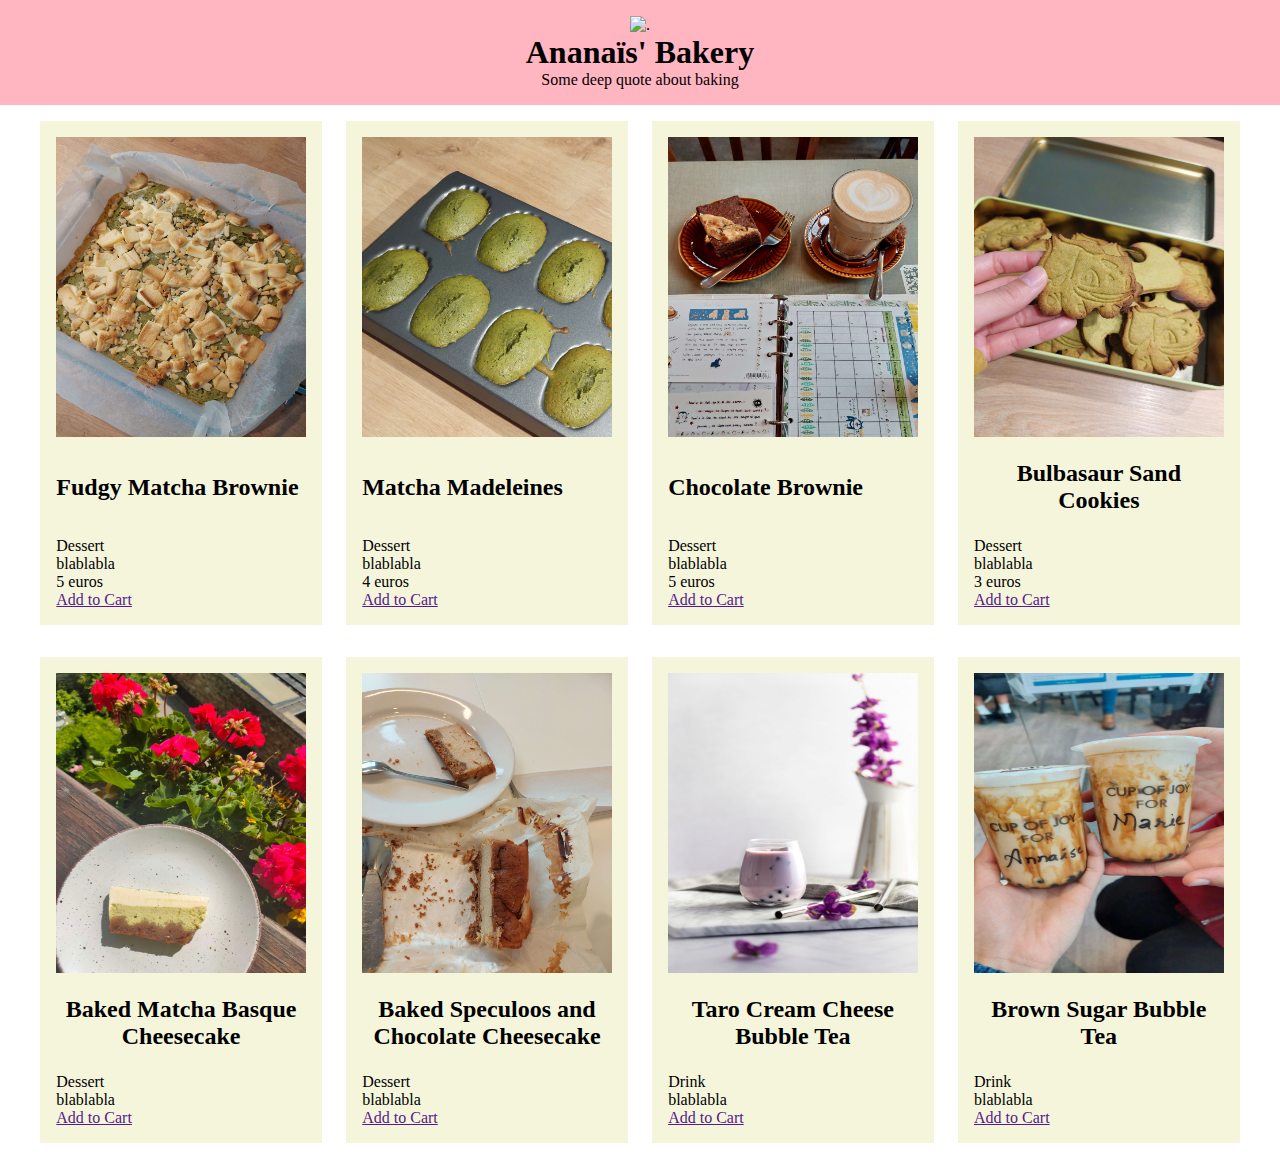
==== Dark Kitchen/index.html @ 78ad3656 "Add img" ====
<!DOCTYPE html>
<html lang="en">
<head>
    <meta charset="UTF-8">
    <meta name="viewport" content="width=device-width, initial-scale=1.0">
    <link rel="stylesheet" href="style.css">
    <title>Dark Kitchen</title>
</head>
<body>
<!-- Header -->
<header>
    <img src="#" alt=".">
    <h1>Ananaïs' Bakery</h1>
    <span>Some deep quote about baking</span>
</header>

<!-- First Row -->
<main>
<section class="row">
    <!-- 1st Card -->
    <div class="card">
        <img src="./product_img/matcha_brownies.jpg" alt="something something">
        <h2>Product Name</h2>
        <p class="product-tags">Product Tags</p>
        <p class="product-description">Lorem ipsum dolor, sit amet consectetur adipisicing elit. Error doloribus ad perspiciatis et. Ab laboriosam voluptate sed itaque, quod debitis asperiores voluptatum accusamus eligendi odio. Praesentium id laboriosam debitis repellat!</p>
        <p class="product-price">4 euros</p>
        <a href "#">Add to Cart</a>
    </div>
    <!-- 2nd Card -->
    <div class="card">
        <img src="./product_img/matcha_madeleine.jpg" alt="something something">
        <h2>Product Name</h2>
        <p class="product-tags">Product Tags</p>
        <p class="product-description">Lorem ipsum dolor, sit amet consectetur adipisicing elit. Error doloribus ad perspiciatis et. Ab laboriosam voluptate sed itaque, quod debitis asperiores voluptatum accusamus eligendi odio. Praesentium id laboriosam debitis repellat!</p>
        <p class="product-price">4 euros</p>
        <a href "#">Add to Cart</a>
    </div>
    <!-- 3rd Card -->
    <div class="card">
        <img src="./product_img/chocolate_brownie.jpg" alt="something something">
        <h2>Product Name</h2>
        <p class="product-tags">Product Tags</p>
        <p class="product-description">Lorem ipsum dolor, sit amet consectetur adipisicing elit. Error doloribus ad perspiciatis et. Ab laboriosam voluptate sed itaque, quod debitis asperiores voluptatum accusamus eligendi odio. Praesentium id laboriosam debitis repellat!</p>
        <p class="product-price">4 euros</p>
        <a href "#">Add to Cart</a>
    </div>
    <!-- 4th Card-->
    <div class="card">
        <img src="./product_img/bulbasaur_cookies.jpg" alt="something something">
        <h2>Product Name</h2>
        <p class="product-tags">Product Tags</p>
        <p class="product-description">Lorem ipsum dolor, sit amet consectetur adipisicing elit. Error doloribus ad perspiciatis et. Ab laboriosam voluptate sed itaque, quod debitis asperiores voluptatum accusamus eligendi odio. Praesentium id laboriosam debitis repellat!</p>
        <p class="product-price">4 euros</p>
        <a href "#">Add to Cart</a>
    </div>
</section>
<!-- Second Row -->
<section class="row">
    <!-- 5th Card -->
    <div class="card">
        <img src="./product_img/matcha_cheesecake.jpg" alt="something something">
        <h2>Product Name</h2>
        <p class="product-tags">Product Tags</p>
        <p class="product-description">Production Description</p>
        <a href "#">Add to Cart</a>
    </div>
    <!-- 6th Card -->
    <div class="card">
        <img src="./product_img/speculoos_cheesecake.jpg" alt="something something">
        <h2>Product Name</h2>
        <p class="product-tags">Product Tags</p>
        <p class="product-description">Production Description</p>
        <a href "#">Add to Cart</a>
    </div>
    <!-- 7th Card -->
    <div class="card">
        <img src="./product_img/taro_boba.jpg" alt="something something">
        <h2>Product Name</h2>
        <p class="product-tags">Product Tags</p>
        <p class="product-description">Production Description</p>
        <a href "#">Add to Cart</a>
    </div>
    <!-- 8th Card-->
    <div class="card">
        <img src="./product_img/boba.jpg" alt="something something">
        <h2>Product Name</h2>
        <p class="product-tags">Product Tags</p>
        <p class="product-description">Production Description</p>
        <a href "#">Add to Cart</a>
    </div>
</section>
</main>
<script defer src="script.js"></script>
</body>
</html>
---- Dark Kitchen/style.css ----
* {
  margin: 0;
  padding: 0;
}

header {
  text-align: center;
  background-color: lightpink;
  padding: 2ch;
}

.row {
  display: flex;
  flex-direction: row;
  align-items: stretch;
  justify-content: space-evenly;
  margin: auto;
  padding: 2ch;
  overflow: hidden;
}

.card {
  display: flex;
  flex-direction: column;
  flex: 1;
  background-color: beige;
  max-width: 20%;
  text-align: justify;
  padding: 2ch;
}

.card img {
  max-height: 300px;
}

.card h2 {
  display: flex;
  align-items: center;
  height: 100px;
  text-align: center;
}

@media only screen and (max-width: 600px) {
  .row {
    display: flex;
    flex-direction: column;
  }
  .card {
    max-width: 100%;
    padding: 2ch;
    margin: 1ch;
  }
}/*# sourceMappingURL=style.css.map */
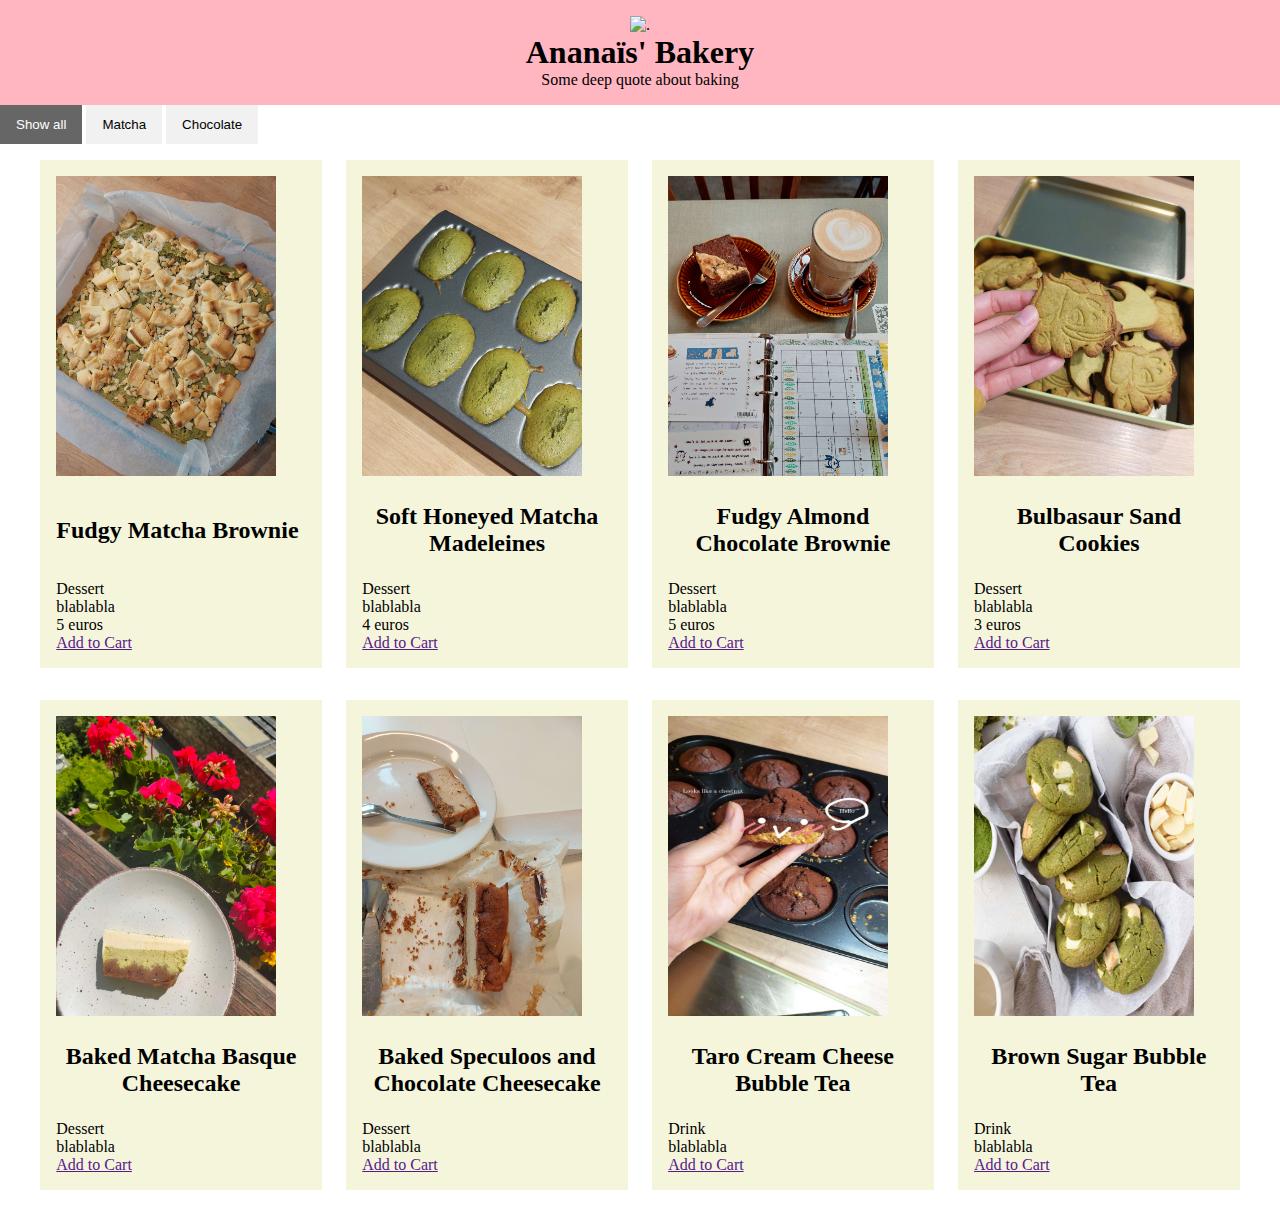
==== commit b578f354: "Change filter name, change 2 last cards contents in js" ====
--- a/Dark Kitchen/index.html
+++ b/Dark Kitchen/index.html
@@ -14,11 +14,19 @@
     <span>Some deep quote about baking</span>
 </header>
 
+<!-- Control buttons -->
+<div id="myBtnContainer">
+    <button class="btn active" data-category="all">Show all</button>
+    <button class="btn" data-category="matcha">Matcha</button>
+    <button class="btn" data-category="chocolate">Chocolate</button>
+</div>
+
+
 <!-- First Row -->
 <main>
 <section class="row">
     <!-- 1st Card -->
-    <div class="card">
+    <div class="card filterDiv matcha">
         <img src="./product_img/matcha_brownies.jpg" alt="something something">
         <h2>Product Name</h2>
         <p class="product-tags">Product Tags</p>
@@ -27,7 +35,7 @@
         <a href "#">Add to Cart</a>
     </div>
     <!-- 2nd Card -->
-    <div class="card">
+    <div class="card filterDiv matcha">
         <img src="./product_img/matcha_madeleine.jpg" alt="something something">
         <h2>Product Name</h2>
         <p class="product-tags">Product Tags</p>
@@ -36,7 +44,7 @@
         <a href "#">Add to Cart</a>
     </div>
     <!-- 3rd Card -->
-    <div class="card">
+    <div class="card filterDiv chocolate">
         <img src="./product_img/chocolate_brownie.jpg" alt="something something">
         <h2>Product Name</h2>
         <p class="product-tags">Product Tags</p>
@@ -45,7 +53,7 @@
         <a href "#">Add to Cart</a>
     </div>
     <!-- 4th Card-->
-    <div class="card">
+    <div class="card filterDiv matcha">
         <img src="./product_img/bulbasaur_cookies.jpg" alt="something something">
         <h2>Product Name</h2>
         <p class="product-tags">Product Tags</p>
@@ -57,7 +65,7 @@
 <!-- Second Row -->
 <section class="row">
     <!-- 5th Card -->
-    <div class="card">
+    <div class="card filterDiv matcha">
         <img src="./product_img/matcha_cheesecake.jpg" alt="something something">
         <h2>Product Name</h2>
         <p class="product-tags">Product Tags</p>
@@ -65,7 +73,7 @@
         <a href "#">Add to Cart</a>
     </div>
     <!-- 6th Card -->
-    <div class="card">
+    <div class="card filterDiv chocolate">
         <img src="./product_img/speculoos_cheesecake.jpg" alt="something something">
         <h2>Product Name</h2>
         <p class="product-tags">Product Tags</p>
@@ -73,16 +81,16 @@
         <a href "#">Add to Cart</a>
     </div>
     <!-- 7th Card -->
-    <div class="card">
-        <img src="./product_img/taro_boba.jpg" alt="something something">
+    <div class="card filterDiv chocolate">
+        <img src="./product_img/chesnut.jpg" alt="something something">
         <h2>Product Name</h2>
         <p class="product-tags">Product Tags</p>
         <p class="product-description">Production Description</p>
         <a href "#">Add to Cart</a>
     </div>
     <!-- 8th Card-->
-    <div class="card">
-        <img src="./product_img/boba.jpg" alt="something something">
+    <div class="card filterDiv matcha">
+        <img src="./product_img/matcha_cookies.jpg" alt="something something">
         <h2>Product Name</h2>
         <p class="product-tags">Product Tags</p>
         <p class="product-description">Production Description</p>
--- a/Dark Kitchen/style.css
+++ b/Dark Kitchen/style.css
@@ -7,6 +7,35 @@
   text-align: center;
   background-color: lightpink;
   padding: 2ch;
+}
+
+/* The "show" class is added to the filtered elements */
+.show {
+  display: block;
+}
+
+.filterDiv {
+  display: none;
+}
+
+/* Style the buttons */
+.btn {
+  border: none;
+  outline: none;
+  padding: 12px 16px;
+  background-color: #f1f1f1;
+  cursor: pointer;
+}
+
+/* Add a light grey background on mouse-over */
+.btn:hover {
+  background-color: #ddd;
+}
+
+/* Add a dark background to the active button */
+.btn.active {
+  background-color: #666;
+  color: white;
 }
 
 .row {
@@ -30,7 +59,8 @@
 }
 
 .card img {
-  max-height: 300px;
+  height: 300px;
+  width: 220px;
 }
 
 .card h2 {
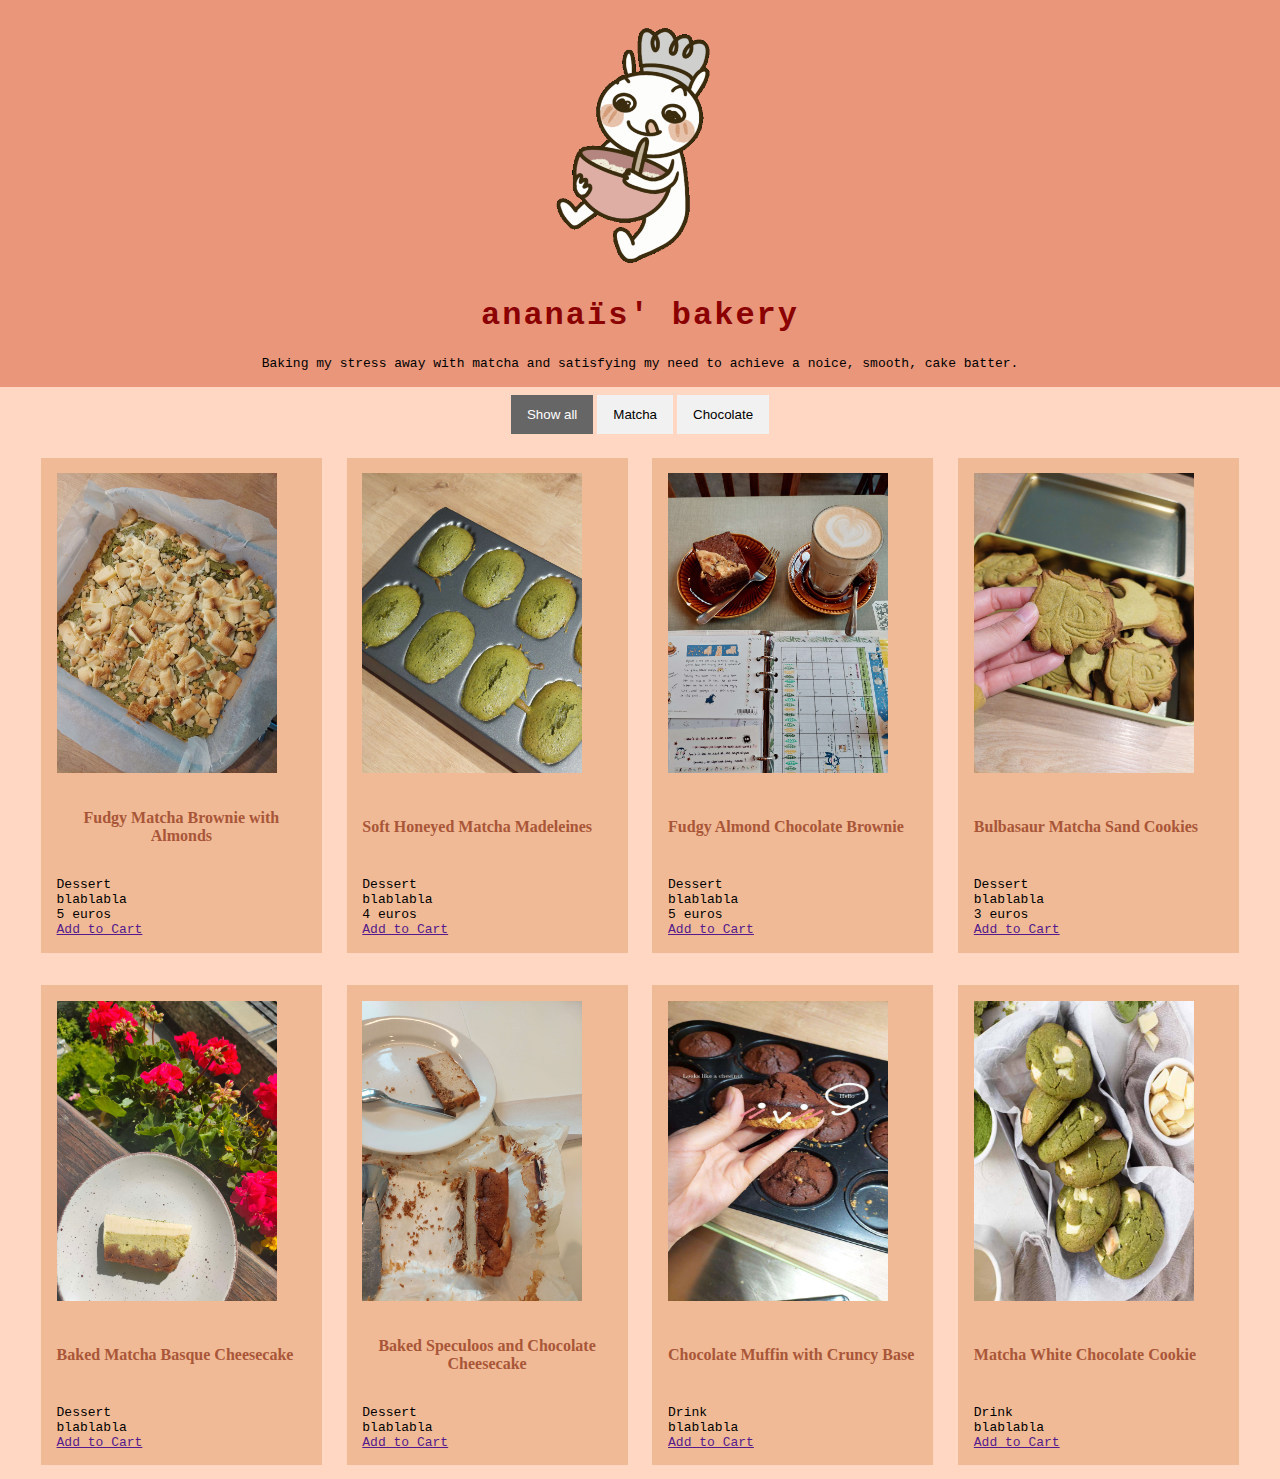
==== commit 4c3070b7: "style cards, background and update content in js" ====
--- a/Dark Kitchen/index.html
+++ b/Dark Kitchen/index.html
@@ -9,9 +9,9 @@
 <body>
 <!-- Header -->
 <header>
-    <img src="#" alt=".">
+    <img src="./product_img/header_gif1.gif" alt=".">
     <h1>Ananaïs' Bakery</h1>
-    <span>Some deep quote about baking</span>
+    <span>Baking my stress away with matcha and satisfying my need to achieve a noice, smooth, cake batter.</span>
 </header>
 
 <!-- Control buttons -->
--- a/Dark Kitchen/style.css
+++ b/Dark Kitchen/style.css
@@ -3,10 +3,37 @@
   padding: 0;
 }
 
+body {
+  background-color: rgb(255, 215, 195);
+}
+
 header {
   text-align: center;
-  background-color: lightpink;
+  background-color: darksalmon;
   padding: 2ch;
+}
+
+header img {
+  max-width: 200px;
+  margin: auto;
+}
+
+h1 {
+  margin: 1ch;
+  font-family: "Courier New";
+  text-transform: lowercase;
+  letter-spacing: 2px;
+  color: darkred;
+}
+
+span {
+  margin: 1ch;
+  font-family: monospace;
+}
+
+#myBtnContainer {
+  text-align: center;
+  padding: 1ch;
 }
 
 /* The "show" class is added to the filtered elements */
@@ -52,10 +79,11 @@
   display: flex;
   flex-direction: column;
   flex: 1;
-  background-color: beige;
+  background-color: rgb(240, 186, 150);
   max-width: 20%;
   text-align: justify;
   padding: 2ch;
+  font-family: monospace;
 }
 
 .card img {
@@ -68,6 +96,9 @@
   align-items: center;
   height: 100px;
   text-align: center;
+  font-family: Tahoma;
+  font-size: medium;
+  color: rgb(169, 86, 56);
 }
 
 @media only screen and (max-width: 600px) {
@@ -77,7 +108,6 @@
   }
   .card {
     max-width: 100%;
-    padding: 2ch;
-    margin: 1ch;
+    margin: 2ch;
   }
 }/*# sourceMappingURL=style.css.map */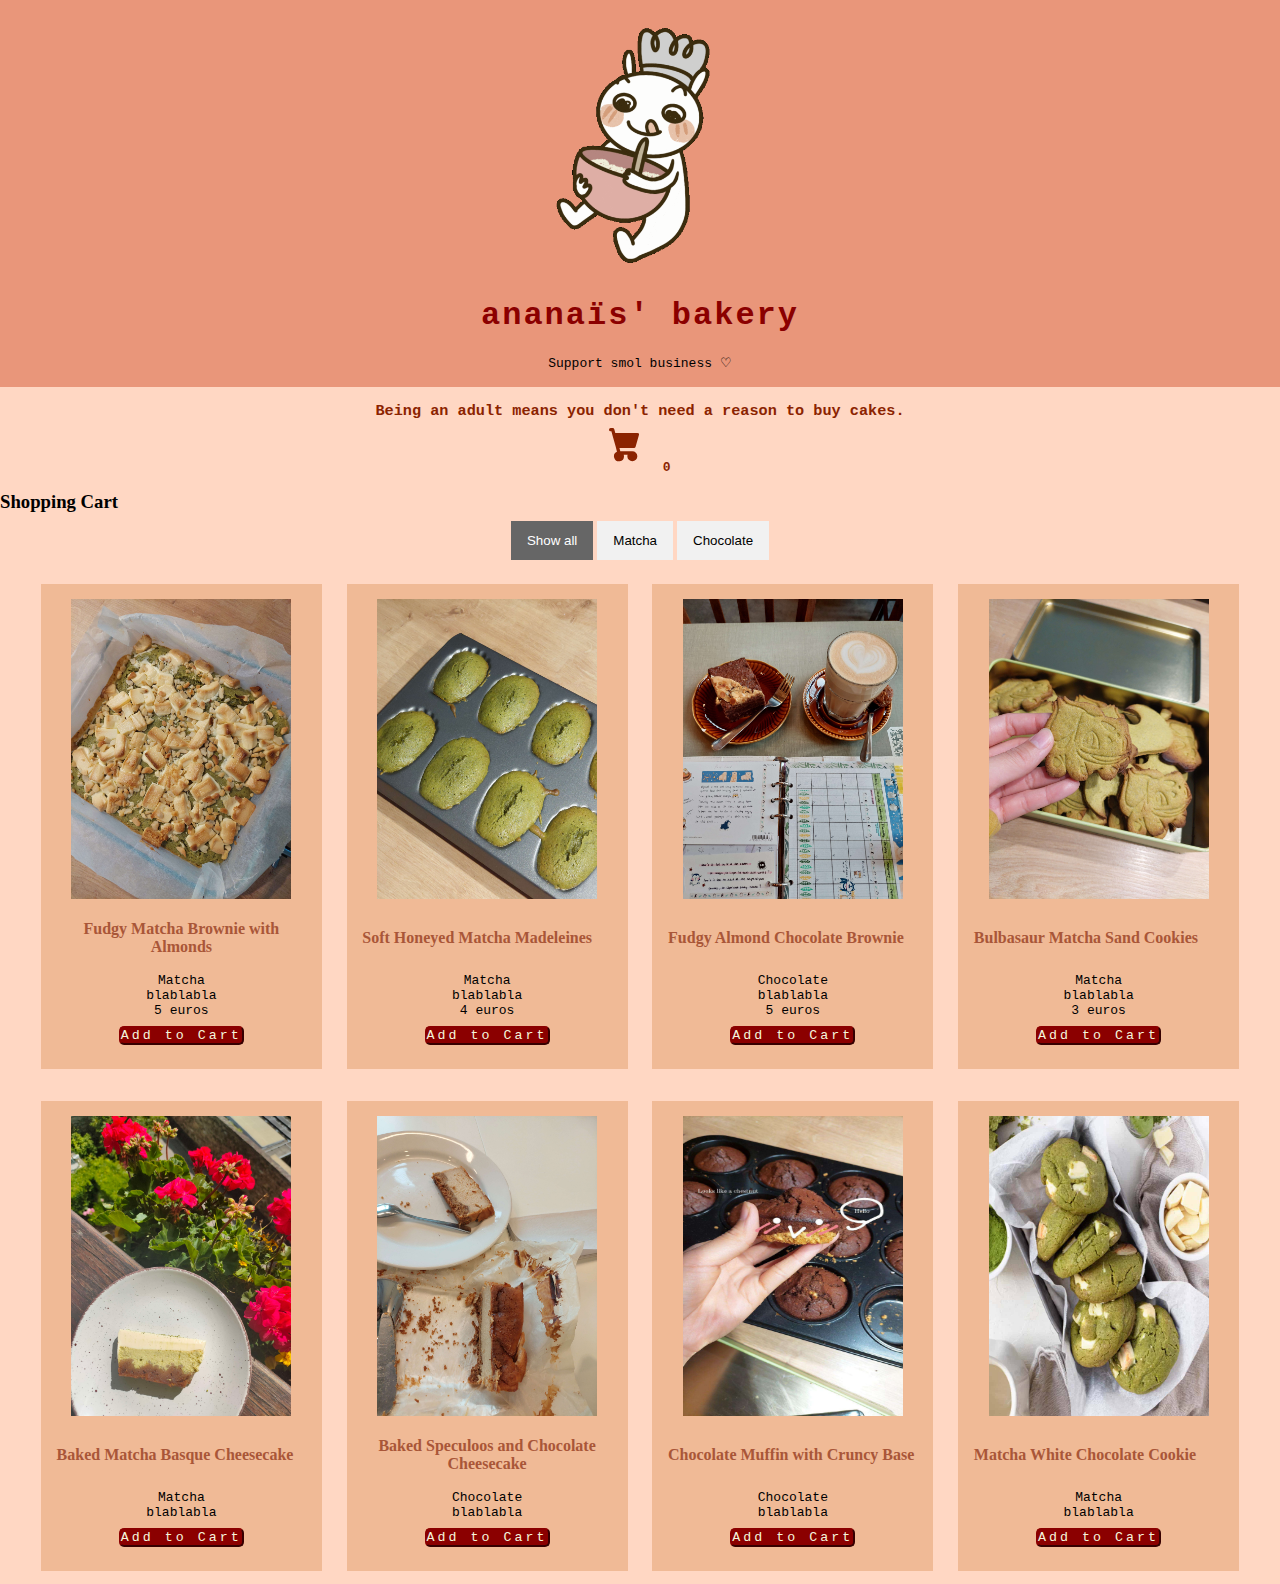
==== commit 699458a8: "Create shopping cart header + change a to button in item list + style" ====
--- a/Dark Kitchen/index.html
+++ b/Dark Kitchen/index.html
@@ -11,8 +11,30 @@
 <header>
     <img src="./product_img/header_gif1.gif" alt=".">
     <h1>Ananaïs' Bakery</h1>
-    <span>Baking my stress away with matcha and satisfying my need to achieve a noice, smooth, cake batter.</span>
+    <span>Support smol business ♡ </span>
 </header>
+
+
+
+<!-- top icon cart-->
+
+<div class="cart-container">
+    <h3>Being an adult means you don't need a reason to buy cakes.</h3>
+    <div class="icon-cart">
+        <svg aria-hidden="true" xmlns="http://www.w3.org/2000/svg" fill="currentColor" viewBox="0 0 18 21">
+    <path d="M15 12a1 1 0 0 0 .962-.726l2-7A1 1 0 0 0 17 3H3.77L3.175.745A1 1 0 0 0 2.208 0H1a1 1 0 0 0 0 2h.438l.6 2.255v.019l2 7 .746 2.986A3 3 0 1 0 9 17a2.966 2.966 0 0 0-.184-1h2.368c-.118.32-.18.659-.184 1a3 3 0 1 0 3-3H6.78l-.5-2H15Z"/>
+  </svg>
+  <span>0</span>
+    </div>
+</div>
+
+<!-- cart tab -->
+<div class="cartTab">
+    <h3>Shopping Cart</h3>
+    
+</div>
+
+
 
 <!-- Control buttons -->
 <div id="myBtnContainer">
@@ -20,7 +42,6 @@
     <button class="btn" data-category="matcha">Matcha</button>
     <button class="btn" data-category="chocolate">Chocolate</button>
 </div>
-
 
 <!-- First Row -->
 <main>
@@ -32,7 +53,7 @@
         <p class="product-tags">Product Tags</p>
         <p class="product-description">Lorem ipsum dolor, sit amet consectetur adipisicing elit. Error doloribus ad perspiciatis et. Ab laboriosam voluptate sed itaque, quod debitis asperiores voluptatum accusamus eligendi odio. Praesentium id laboriosam debitis repellat!</p>
         <p class="product-price">4 euros</p>
-        <a href "#">Add to Cart</a>
+        <button class="addCart">Add to Cart</button>
     </div>
     <!-- 2nd Card -->
     <div class="card filterDiv matcha">
@@ -41,7 +62,7 @@
         <p class="product-tags">Product Tags</p>
         <p class="product-description">Lorem ipsum dolor, sit amet consectetur adipisicing elit. Error doloribus ad perspiciatis et. Ab laboriosam voluptate sed itaque, quod debitis asperiores voluptatum accusamus eligendi odio. Praesentium id laboriosam debitis repellat!</p>
         <p class="product-price">4 euros</p>
-        <a href "#">Add to Cart</a>
+        <button class="addCart">Add to Cart</button>
     </div>
     <!-- 3rd Card -->
     <div class="card filterDiv chocolate">
@@ -50,7 +71,7 @@
         <p class="product-tags">Product Tags</p>
         <p class="product-description">Lorem ipsum dolor, sit amet consectetur adipisicing elit. Error doloribus ad perspiciatis et. Ab laboriosam voluptate sed itaque, quod debitis asperiores voluptatum accusamus eligendi odio. Praesentium id laboriosam debitis repellat!</p>
         <p class="product-price">4 euros</p>
-        <a href "#">Add to Cart</a>
+        <button class="addCart">Add to Cart</button>
     </div>
     <!-- 4th Card-->
     <div class="card filterDiv matcha">
@@ -59,7 +80,7 @@
         <p class="product-tags">Product Tags</p>
         <p class="product-description">Lorem ipsum dolor, sit amet consectetur adipisicing elit. Error doloribus ad perspiciatis et. Ab laboriosam voluptate sed itaque, quod debitis asperiores voluptatum accusamus eligendi odio. Praesentium id laboriosam debitis repellat!</p>
         <p class="product-price">4 euros</p>
-        <a href "#">Add to Cart</a>
+        <button class="addCart">Add to Cart</button>
     </div>
 </section>
 <!-- Second Row -->
@@ -70,7 +91,7 @@
         <h2>Product Name</h2>
         <p class="product-tags">Product Tags</p>
         <p class="product-description">Production Description</p>
-        <a href "#">Add to Cart</a>
+        <button class="addCart">Add to Cart</button>
     </div>
     <!-- 6th Card -->
     <div class="card filterDiv chocolate">
@@ -78,7 +99,7 @@
         <h2>Product Name</h2>
         <p class="product-tags">Product Tags</p>
         <p class="product-description">Production Description</p>
-        <a href "#">Add to Cart</a>
+        <button class="addCart">Add to Cart</button>
     </div>
     <!-- 7th Card -->
     <div class="card filterDiv chocolate">
@@ -86,7 +107,7 @@
         <h2>Product Name</h2>
         <p class="product-tags">Product Tags</p>
         <p class="product-description">Production Description</p>
-        <a href "#">Add to Cart</a>
+        <button class="addCart">Add to Cart</button>
     </div>
     <!-- 8th Card-->
     <div class="card filterDiv matcha">
@@ -94,10 +115,13 @@
         <h2>Product Name</h2>
         <p class="product-tags">Product Tags</p>
         <p class="product-description">Production Description</p>
-        <a href "#">Add to Cart</a>
+        <button class="addCart">Add to Cart</button>
     </div>
 </section>
 </main>
+
+
+
 <script defer src="script.js"></script>
 </body>
 </html>--- a/Dark Kitchen/style.css
+++ b/Dark Kitchen/style.css
@@ -81,7 +81,7 @@
   flex: 1;
   background-color: rgb(240, 186, 150);
   max-width: 20%;
-  text-align: justify;
+  text-align: center;
   padding: 2ch;
   font-family: monospace;
 }
@@ -94,7 +94,7 @@
 .card h2 {
   display: flex;
   align-items: center;
-  height: 100px;
+  height: 70px;
   text-align: center;
   font-family: Tahoma;
   font-size: medium;
@@ -110,4 +110,28 @@
     max-width: 100%;
     margin: 2ch;
   }
+}
+.cart-container {
+  max-width: 80%;
+  margin: auto;
+  font-family: monospace;
+  font-weight: 600;
+  text-align: center;
+  padding: 2ch;
+  color: rgb(139, 35, 0);
+}
+.cart-container svg {
+  width: 30px;
+  margin: 1ch;
+}
+
+.addCart {
+  background-color: darkred;
+  border-color: darkred;
+  color: beige;
+  margin: 1ch;
+  border-radius: 5px;
+  font-family: Courier;
+  letter-spacing: 3px;
+  cursor: pointer;
 }/*# sourceMappingURL=style.css.map */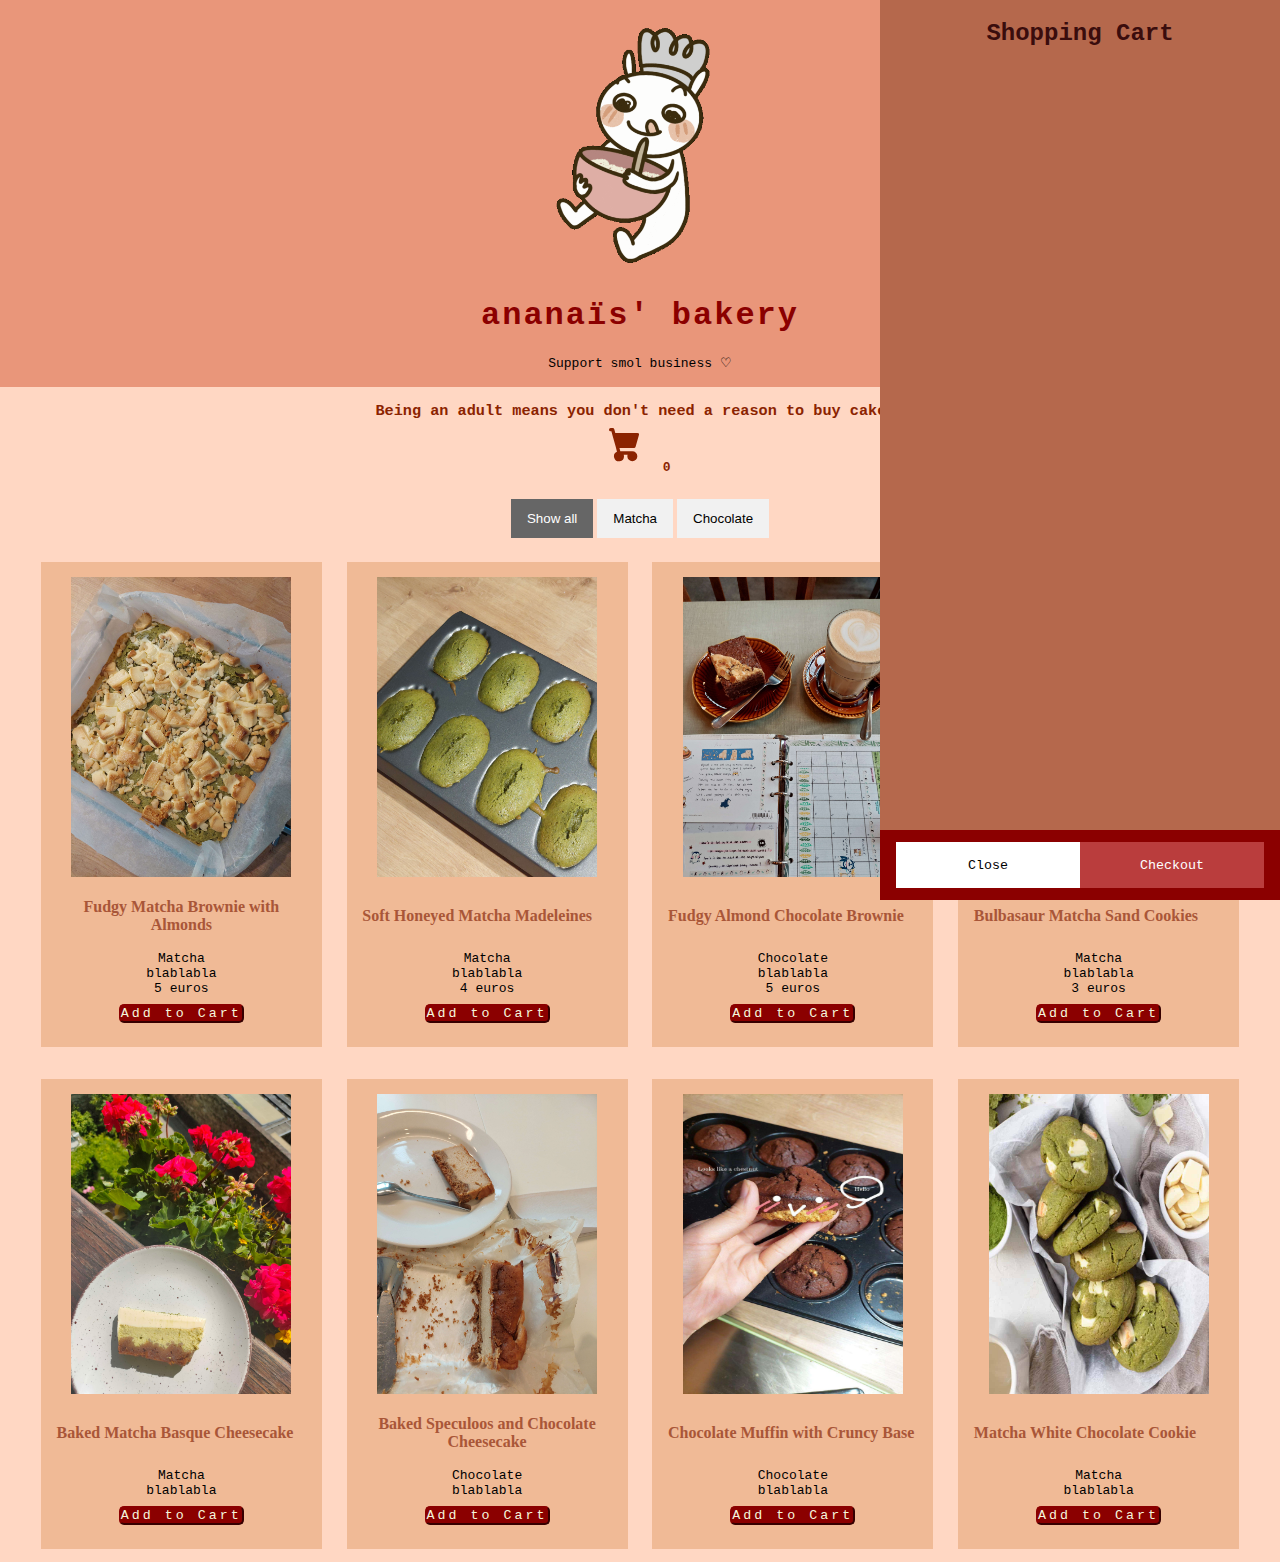
==== commit 76f08193: "Style cart Tab + button" ====
--- a/Dark Kitchen/index.html
+++ b/Dark Kitchen/index.html
@@ -31,7 +31,13 @@
 <!-- cart tab -->
 <div class="cartTab">
     <h3>Shopping Cart</h3>
-    
+    <div class="cartList">
+
+    </div>
+    <div class="btn">
+    <button class="close">Close</button>
+    <button class="checkout">Checkout</button>
+</div>
 </div>
 
 
--- a/Dark Kitchen/style.css
+++ b/Dark Kitchen/style.css
@@ -134,4 +134,42 @@
   font-family: Courier;
   letter-spacing: 3px;
   cursor: pointer;
+}
+
+.cartTab {
+  width: 400px;
+  background-color: rgb(181, 104, 76);
+  color: rgb(58, 13, 13);
+  position: fixed;
+  inset: 0 0 0 auto;
+  display: grid;
+  grid-template-rows: 70px 1fr 70px;
+}
+
+.cartTab h3 {
+  padding: 20px;
+  margin: 0;
+  font-weight: 600;
+  font-size: x-large;
+  text-align: center;
+  font-family: Courier;
+}
+
+.cartTab .btn {
+  display: grid;
+  grid-template-columns: repeat(2, 1fr);
+  background-color: darkred;
+}
+
+.cartTab .btn button {
+  background-color: rgb(186, 61, 61);
+  color: white;
+  border: none;
+  cursor: pointer;
+  font-family: monospace;
+}
+
+.cartTab .btn .close {
+  background-color: white;
+  color: black;
 }/*# sourceMappingURL=style.css.map */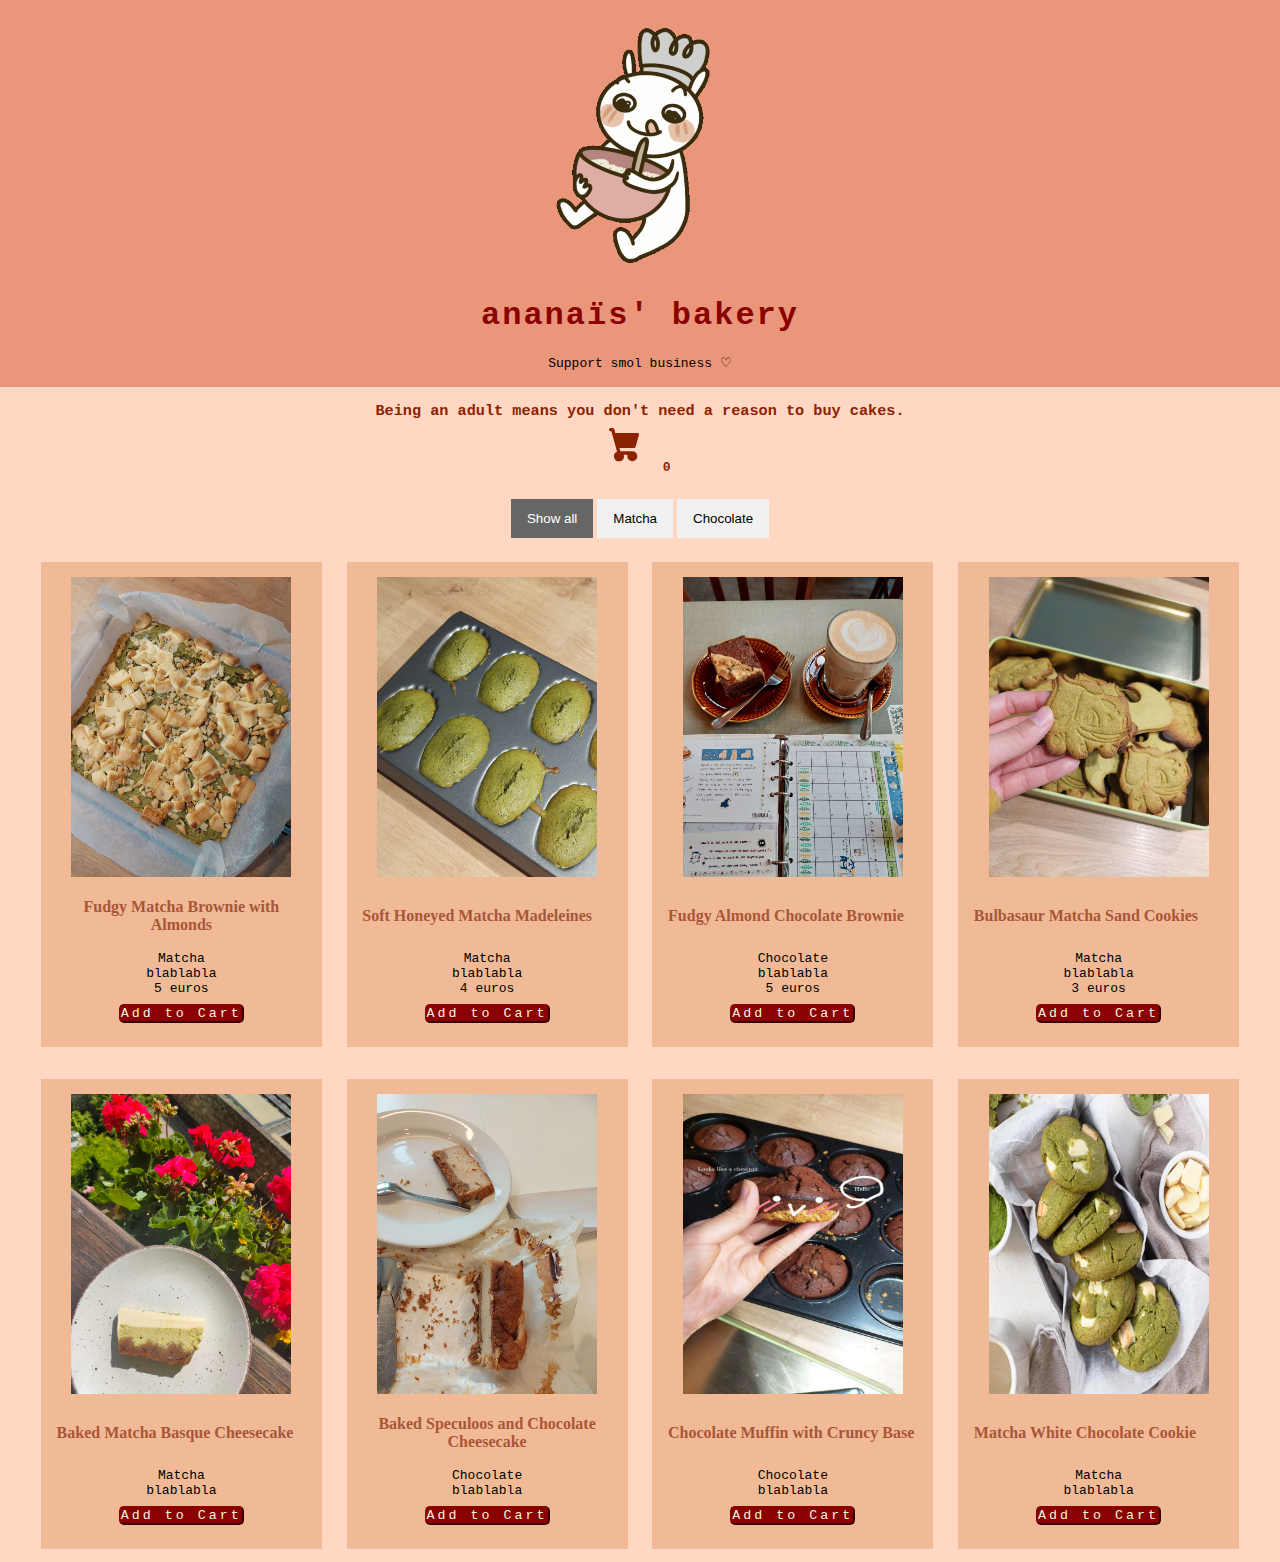
==== commit 8c0dab4d: "Finish Styling cart list, tab and buttons" ====
--- a/Dark Kitchen/index.html
+++ b/Dark Kitchen/index.html
@@ -6,7 +6,7 @@
     <link rel="stylesheet" href="style.css">
     <title>Dark Kitchen</title>
 </head>
-<body>
+<body class="showCart">
 <!-- Header -->
 <header>
     <img src="./product_img/header_gif1.gif" alt=".">
@@ -32,6 +32,11 @@
 <div class="cartTab">
     <h3>Shopping Cart</h3>
     <div class="cartList">
+        <div class="card">
+            <!-- h2 product name-->
+            <!-- product price-->
+
+        </div>
 
     </div>
     <div class="btn">
--- a/Dark Kitchen/style.css
+++ b/Dark Kitchen/style.css
@@ -141,9 +141,10 @@
   background-color: rgb(181, 104, 76);
   color: rgb(58, 13, 13);
   position: fixed;
-  inset: 0 0 0 auto;
+  inset: 0 -400px 0 auto;
   display: grid;
   grid-template-rows: 70px 1fr 70px;
+  transition: 0.5s;
 }
 
 .cartTab h3 {
@@ -172,4 +173,23 @@
 .cartTab .btn .close {
   background-color: white;
   color: black;
+}
+
+.cartTab .cartList .card {
+  display: grid;
+  grid-template-columns: 70px 150px 50px 1fr;
+  text-align: center;
+  align-items: center;
+}
+
+body .showCart .cartTab {
+  inset: 0 0 0 auto;
+}
+
+body .showCart .cart-container {
+  transform: translateX(-250px);
+}
+
+.cart-container {
+  transition: transform 0.5s;
 }/*# sourceMappingURL=style.css.map */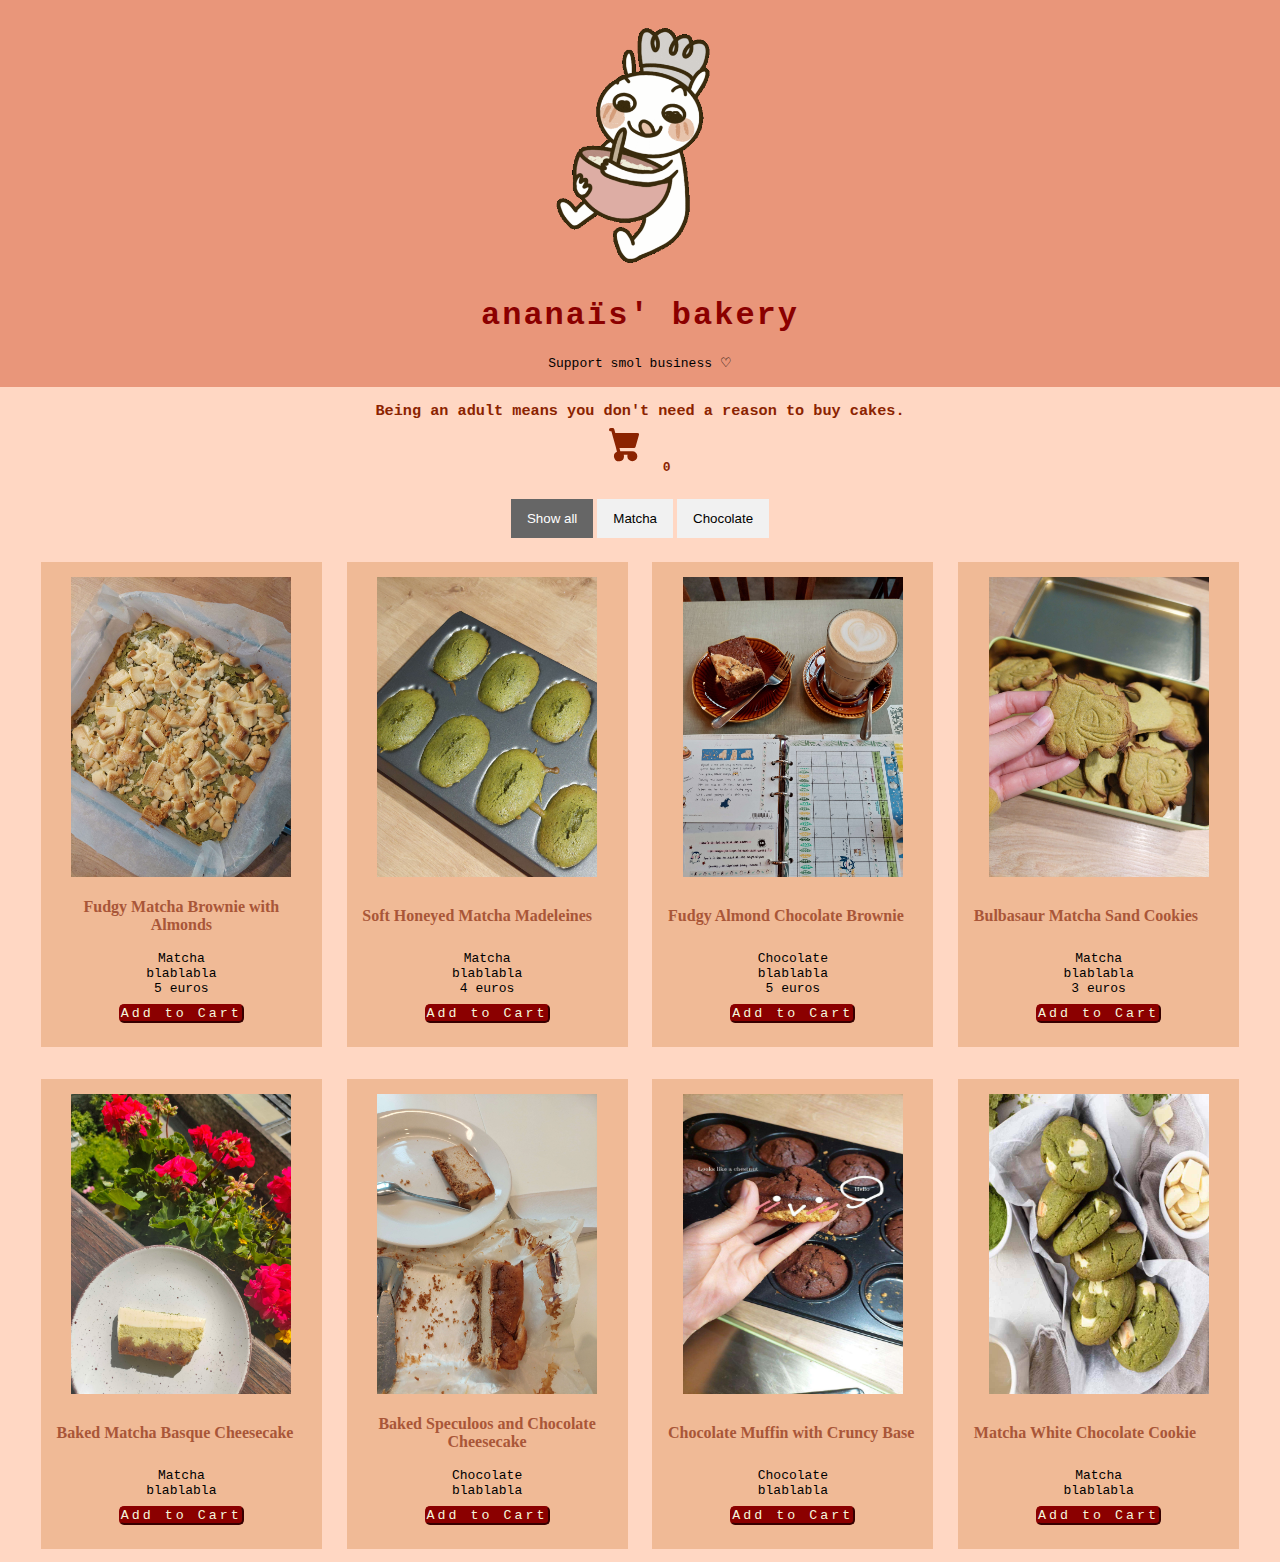
==== commit d9604c5c: "Remove close button" ====
--- a/Dark Kitchen/index.html
+++ b/Dark Kitchen/index.html
@@ -6,7 +6,7 @@
     <link rel="stylesheet" href="style.css">
     <title>Dark Kitchen</title>
 </head>
-<body class="showCart">
+<body>
 <!-- Header -->
 <header>
     <img src="./product_img/header_gif1.gif" alt=".">
@@ -32,15 +32,12 @@
 <div class="cartTab">
     <h3>Shopping Cart</h3>
     <div class="cartList">
-        <div class="card">
             <!-- h2 product name-->
             <!-- product price-->
 
-        </div>
 
     </div>
     <div class="btn">
-    <button class="close">Close</button>
     <button class="checkout">Checkout</button>
 </div>
 </div>
--- a/Dark Kitchen/style.css
+++ b/Dark Kitchen/style.css
@@ -157,8 +157,6 @@
 }
 
 .cartTab .btn {
-  display: grid;
-  grid-template-columns: repeat(2, 1fr);
   background-color: darkred;
 }
 
@@ -170,11 +168,6 @@
   font-family: monospace;
 }
 
-.cartTab .btn .close {
-  background-color: white;
-  color: black;
-}
-
 .cartTab .cartList .card {
   display: grid;
   grid-template-columns: 70px 150px 50px 1fr;
@@ -182,8 +175,8 @@
   align-items: center;
 }
 
-body .showCart .cartTab {
-  inset: 0 0 0 auto;
+body.showCart .cartTab {
+  right: 0;
 }
 
 body .showCart .cart-container {
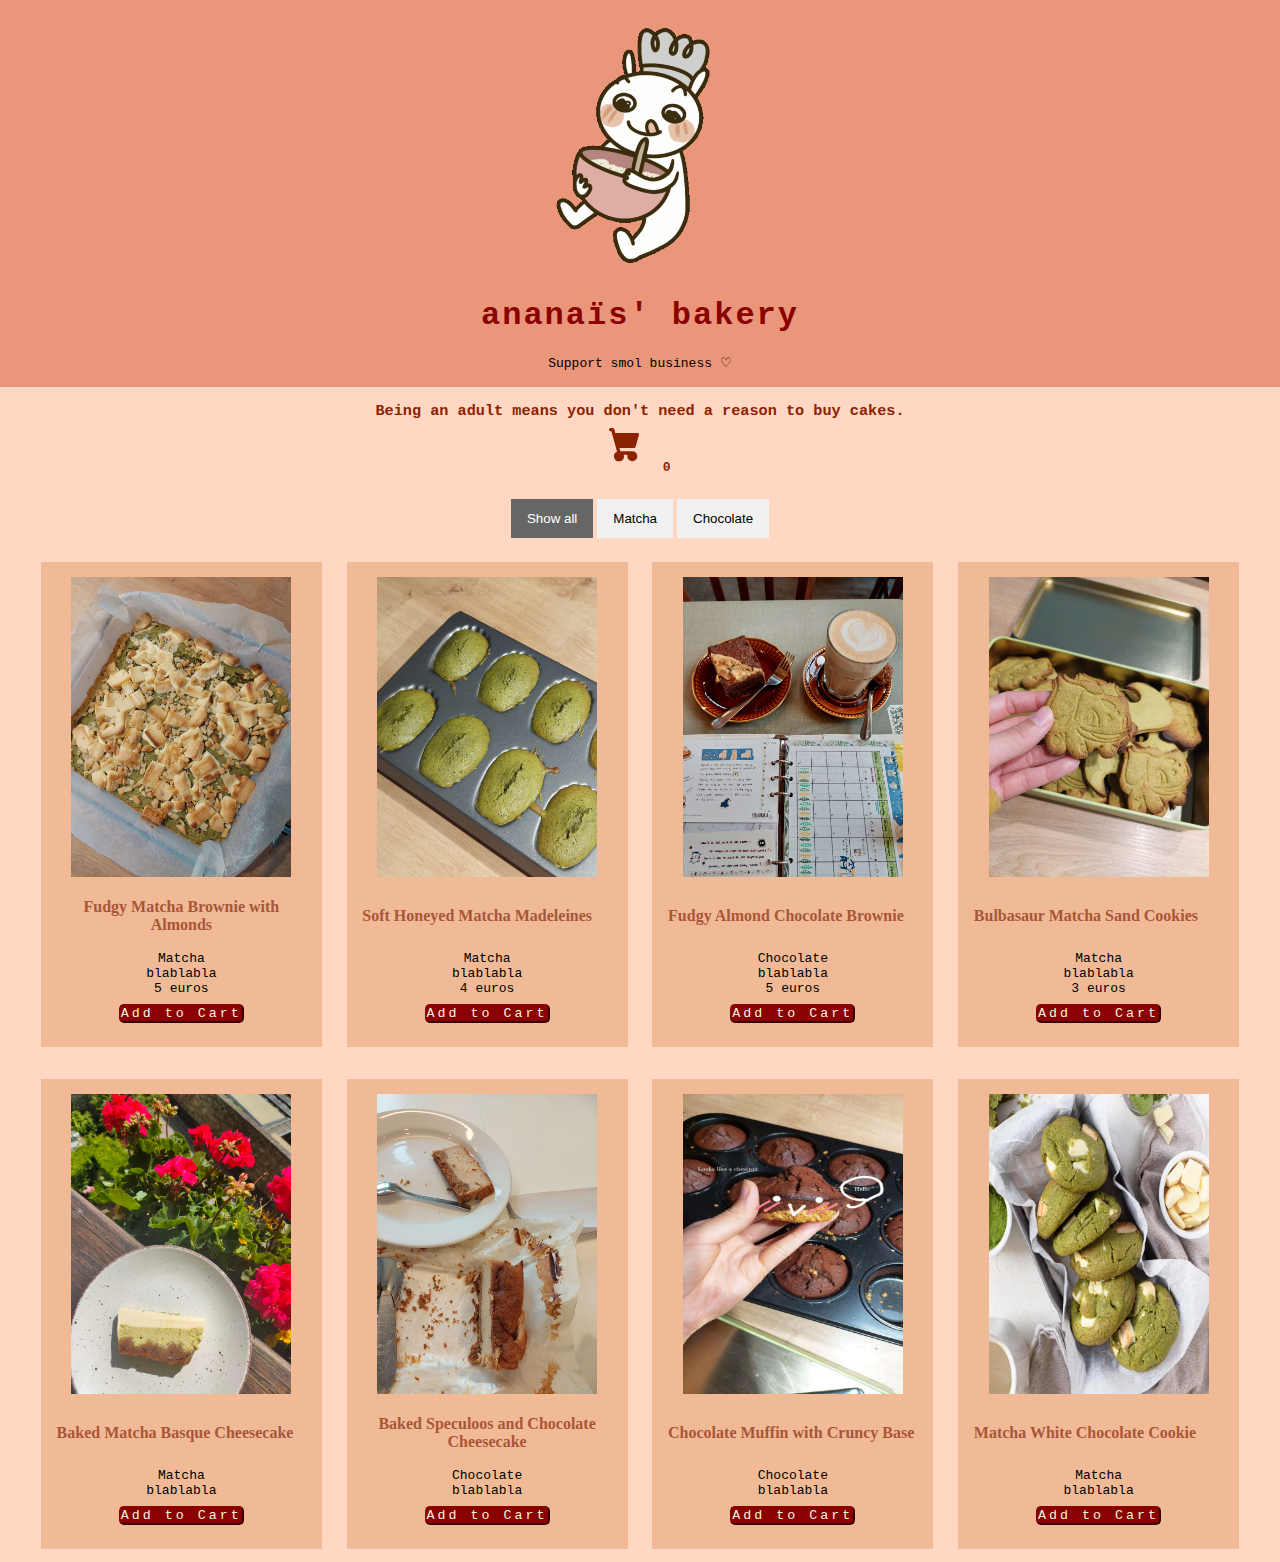
==== commit eb19e8e0: "Bring close button back and restyle to work" ====
--- a/Dark Kitchen/index.html
+++ b/Dark Kitchen/index.html
@@ -35,9 +35,9 @@
             <!-- h2 product name-->
             <!-- product price-->
 
-
     </div>
     <div class="btn">
+    <button class="close">Close</button>
     <button class="checkout">Checkout</button>
 </div>
 </div>
--- a/Dark Kitchen/style.css
+++ b/Dark Kitchen/style.css
@@ -157,6 +157,8 @@
 }
 
 .cartTab .btn {
+  display: grid;
+  grid-template-columns: repeat(2, 1fr);
   background-color: darkred;
 }
 
@@ -166,6 +168,11 @@
   border: none;
   cursor: pointer;
   font-family: monospace;
+}
+
+.cartTab .btn .close {
+  background-color: white;
+  color: black;
 }
 
 .cartTab .cartList .card {
@@ -185,4 +192,8 @@
 
 .cart-container {
   transition: transform 0.5s;
+}
+
+.icon-cart {
+  cursor: pointer;
 }/*# sourceMappingURL=style.css.map */